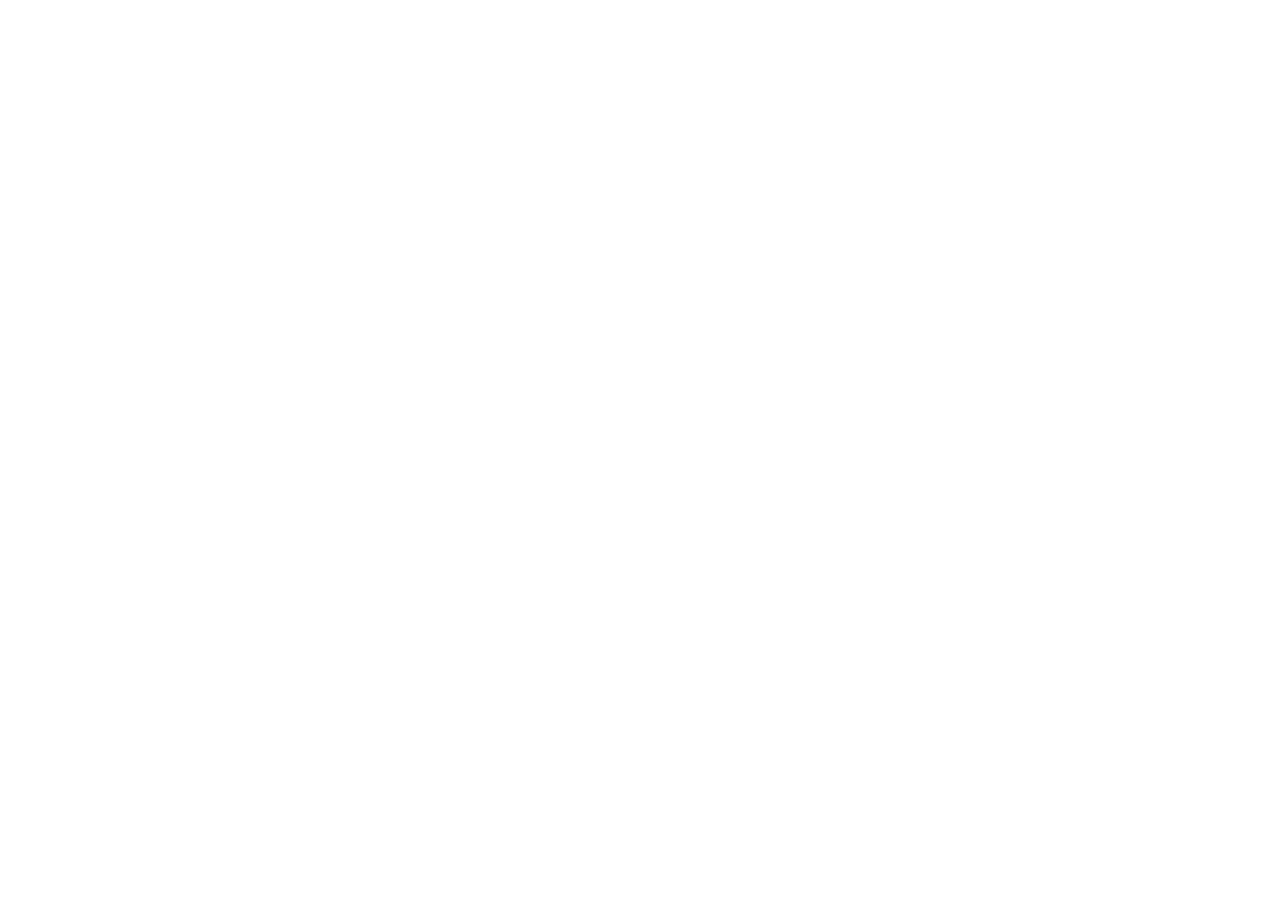
==== pages/signin.html @ f0755333 "init(files): init the project" ====
<!DOCTYPE html>
<html lang="en">
<head>
    <meta charset="UTF-8">
    <meta name="viewport" content="width=device-width, initial-scale=1.0">
    <link rel="stylesheet" href="../styles/signin.css">
    <title>website | signin</title>
</head>
<body>
    
</body>
</html>
---- styles/signin.css ----
/* init style's */
@import url(./base.css);

/* media */
@media only screen and (max-width: 1400px) {
    .container {
        max-width: 125rem;
    }
}

@media only screen and (max-width: 1200px) {
    .container {
        max-width: 96rem;
    }
}

@media only screen and (max-width: 992px) {
    .container {
        max-width: 72rem;
    }
}

@media only screen and (max-width: 768px) {
    .container {
        max-width: 54rem;
    }
}

@media only screen and (max-width: 576px) {
    .container {
        max-width: 100%;
    }
}
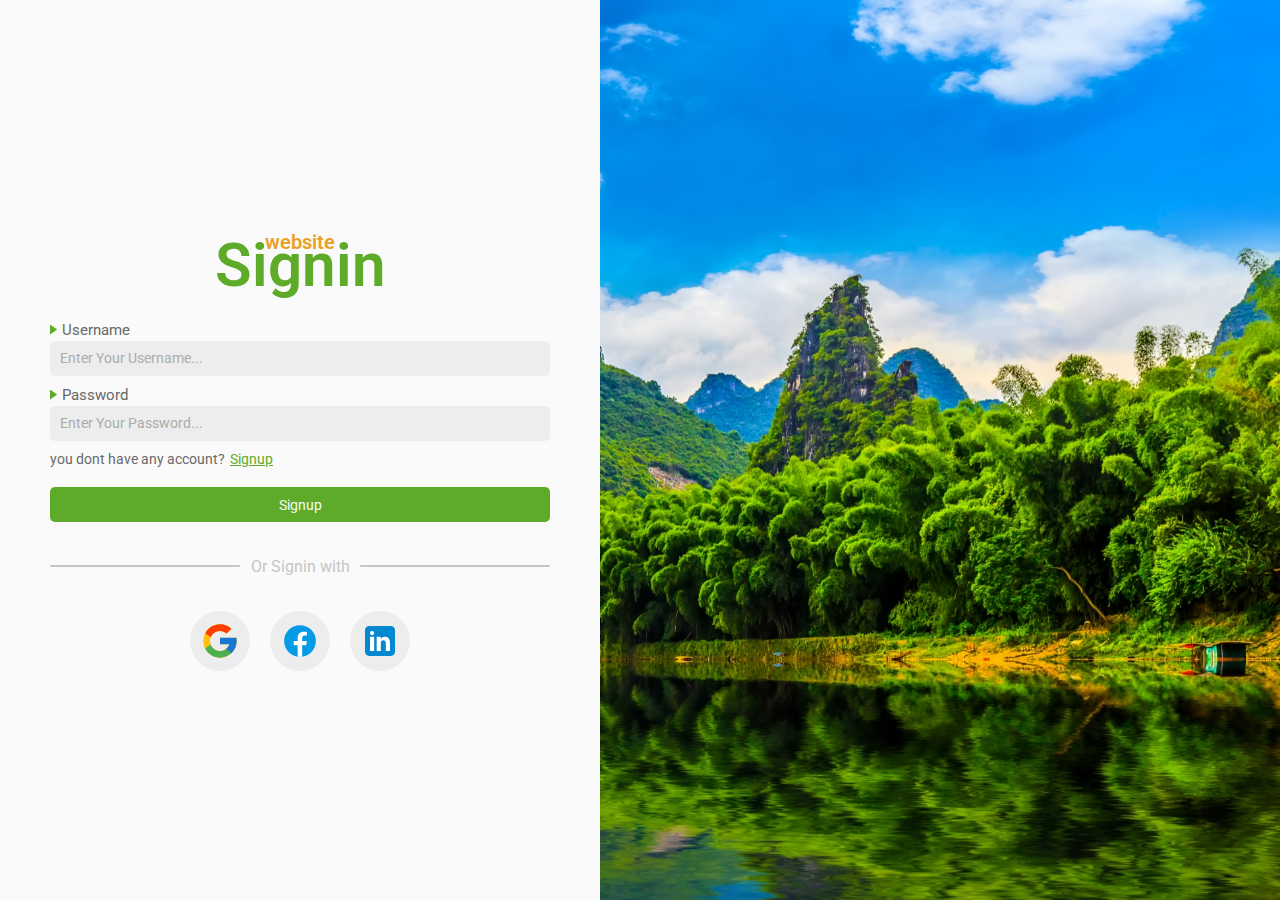
==== commit f32e6ad4: "feat(signin): signin page created" ====
--- a/pages/signin.html
+++ b/pages/signin.html
@@ -8,5 +8,47 @@
 </head>
 <body>
     
+    <div class="form-wrapper">
+
+        <div>
+            <h1 class="title" title-text="website">Signin</h1>
+
+        <form class="form" action="signin-result.php" method="post">
+
+            <label for="username">Username</label>
+            <input type="text" id="username" name="txtUsername" placeholder="Enter Your Username...">
+
+            <label for="password">Password</label>
+            <input type="password" id="password" name="txtPassword" placeholder="Enter Your Password...">
+
+            <div class="que">
+                <p class="que__text">you dont have any account?</p>
+                <a href="signup.html" class="que__answer">Signup</a>
+            </div>
+
+            <input type="submit" value="Signup">
+        </form>
+            <span class="signin-sep">Or Signin with</span>
+
+            <ul class="signin-options">
+                <li class="signin-option">
+                    <svg xmlns="http://www.w3.org/2000/svg" x="0px" y="0px" width="100" height="100" viewBox="0 0 48 48" class="svg">
+                        <path fill="#FFC107" d="M43.611,20.083H42V20H24v8h11.303c-1.649,4.657-6.08,8-11.303,8c-6.627,0-12-5.373-12-12c0-6.627,5.373-12,12-12c3.059,0,5.842,1.154,7.961,3.039l5.657-5.657C34.046,6.053,29.268,4,24,4C12.955,4,4,12.955,4,24c0,11.045,8.955,20,20,20c11.045,0,20-8.955,20-20C44,22.659,43.862,21.35,43.611,20.083z"></path><path fill="#FF3D00" d="M6.306,14.691l6.571,4.819C14.655,15.108,18.961,12,24,12c3.059,0,5.842,1.154,7.961,3.039l5.657-5.657C34.046,6.053,29.268,4,24,4C16.318,4,9.656,8.337,6.306,14.691z"></path><path fill="#4CAF50" d="M24,44c5.166,0,9.86-1.977,13.409-5.192l-6.19-5.238C29.211,35.091,26.715,36,24,36c-5.202,0-9.619-3.317-11.283-7.946l-6.522,5.025C9.505,39.556,16.227,44,24,44z"></path><path fill="#1976D2" d="M43.611,20.083H42V20H24v8h11.303c-0.792,2.237-2.231,4.166-4.087,5.571c0.001-0.001,0.002-0.001,0.003-0.002l6.19,5.238C36.971,39.205,44,34,44,24C44,22.659,43.862,21.35,43.611,20.083z"></path>
+                    </svg>
+                </li>
+                <li class="signin-option">
+                    <svg xmlns="http://www.w3.org/2000/svg" x="0px" y="0px" width="100" height="100" viewBox="0 0 48 48" class="svg">
+                        <path fill="#039be5" d="M24 5A19 19 0 1 0 24 43A19 19 0 1 0 24 5Z"></path><path fill="#fff" d="M26.572,29.036h4.917l0.772-4.995h-5.69v-2.73c0-2.075,0.678-3.915,2.619-3.915h3.119v-4.359c-0.548-0.074-1.707-0.236-3.897-0.236c-4.573,0-7.254,2.415-7.254,7.917v3.323h-4.701v4.995h4.701v13.729C22.089,42.905,23.032,43,24,43c0.875,0,1.729-0.08,2.572-0.194V29.036z"></path>
+                    </svg>
+                </li>
+                <li class="signin-option">
+                    <svg xmlns="http://www.w3.org/2000/svg" x="0px" y="0px" width="100" height="100" viewBox="0 0 48 48" class="svg">
+                        <path fill="#0288D1" d="M42,37c0,2.762-2.238,5-5,5H11c-2.761,0-5-2.238-5-5V11c0-2.762,2.239-5,5-5h26c2.762,0,5,2.238,5,5V37z"></path><path fill="#FFF" d="M12 19H17V36H12zM14.485 17h-.028C12.965 17 12 15.888 12 14.499 12 13.08 12.995 12 14.514 12c1.521 0 2.458 1.08 2.486 2.499C17 15.887 16.035 17 14.485 17zM36 36h-5v-9.099c0-2.198-1.225-3.698-3.192-3.698-1.501 0-2.313 1.012-2.707 1.99C24.957 25.543 25 26.511 25 27v9h-5V19h5v2.616C25.721 20.5 26.85 19 29.738 19c3.578 0 6.261 2.25 6.261 7.274L36 36 36 36z"></path>
+                    </svg>
+                </li>
+            </ul>
+        </div>
+    </div>
+
 </body>
 </html>--- a/styles/signin.css
+++ b/styles/signin.css
@@ -1,6 +1,183 @@
 /* init style's */
 @import url(./base.css);
 
+/* app style */
+
+body {
+    height: 100vh;
+    display: flex;
+    justify-content: left;
+    overflow: hidden;
+    background-position: center;
+    background-repeat: no-repeat;
+    background-size: cover;
+    background-image: url(../images/background.jpg);
+}
+
+.title {
+    font-size: 6rem;
+    font-weight: 600;
+    position: relative;
+    text-align: center;
+    color: var(--primary-clr);
+    margin-bottom: 2rem;
+}
+
+.title::after {
+    content: attr(title-text);
+    position: absolute;
+    width: fit-content;
+    font-size: 2rem;
+    color: var(--secondary-clr);
+    left: 0;
+    right: 0;
+    top: 0;
+    margin: 0 auto;
+}
+
+label {
+    display: block;
+    color: dimgray;
+    margin-top: 1rem;
+    margin-bottom: .2rem;
+    font-size: 1.5rem;
+    position: relative;
+    margin-left: 1.2rem;
+}
+
+label::before {
+    content: '';
+    width: 1rem;
+    height: 1rem;
+    top: 0;
+    bottom: 0;
+    left: -1.2rem;
+    margin: auto 0;
+    position: absolute;
+    background-color: var(--primary-clr);
+    clip-path: polygon(72% 50%, 0 0, 0 100%);
+}
+
+input,
+textarea {
+    width: 100%;
+    display: block;
+    border: none;
+    border-radius: .5rem;
+    padding: 1rem;
+    font-size: 1.4rem;
+    font-family: "Roboto", sans-serif;
+    background-color: var(--input-clr);
+}
+
+input:focus,
+textarea:focus {
+    outline-color: var(--primary-clr);
+}
+
+input::placeholder,
+textarea::placeholder {
+    color: #ababab;
+}
+
+textarea {
+    height: 10rem;
+    resize: none;
+}
+
+input {
+    height: 3.5rem;
+}
+
+.form-wrapper {
+    display: flex;
+    justify-content: center;
+    flex-direction: column;
+    flex-basis: 60rem;
+    padding: 2rem 5rem;
+    height: 100%;
+    background-color: var(--light-clr);
+}
+
+input[type="submit"] {
+    cursor: pointer;
+    margin-top: 2rem;
+    color: var(--light-clr);
+    background-color: var(--primary-clr);
+}
+
+form {
+    width: 100%;
+    height: fit-content;
+}
+
+.que {
+    color: dimgray;
+    display: flex;
+    font-size: 1.4rem;
+    margin: 1rem 0;
+}
+
+.que__answer {
+    margin-left: .5rem;
+    color: var(--primary-clr);
+}
+
+.signin-sep {
+    color: #c5c5c5;
+    margin: 3rem 0;
+    padding: .5rem;
+    display: block;
+    text-align: center;
+    position: relative;
+}
+
+.signin-sep::after {
+    content: '';
+    position: absolute;
+    width: 19rem;
+    height: .2rem;
+    border-radius: 1rem;
+    left: 0;
+    top: 0;
+    bottom: 0;
+    margin: auto 0;
+    background-color: #c5c5c5;
+}
+.signin-sep::before {
+    content: '';
+    position: absolute;
+    width: 19rem;
+    height: .2rem;
+    border-radius: 1rem;
+    right: 0;
+    top: 0;
+    bottom: 0;
+    margin: auto 0;
+    background-color: #c5c5c5;
+}
+
+.signin-options {
+    display: flex;
+    list-style: none;
+    justify-content: center;
+    align-items: center;
+}
+
+.signin-option {
+    width: 6rem;
+    height: 6rem;
+    padding: 1rem;
+    margin: 0 1rem;
+    border-radius: 100%;
+    background-color: var(--input-clr);
+}
+
+.svg {
+    width: 100%;
+    height: 100%;
+}
+
 /* media */
 @media only screen and (max-width: 1400px) {
     .container {
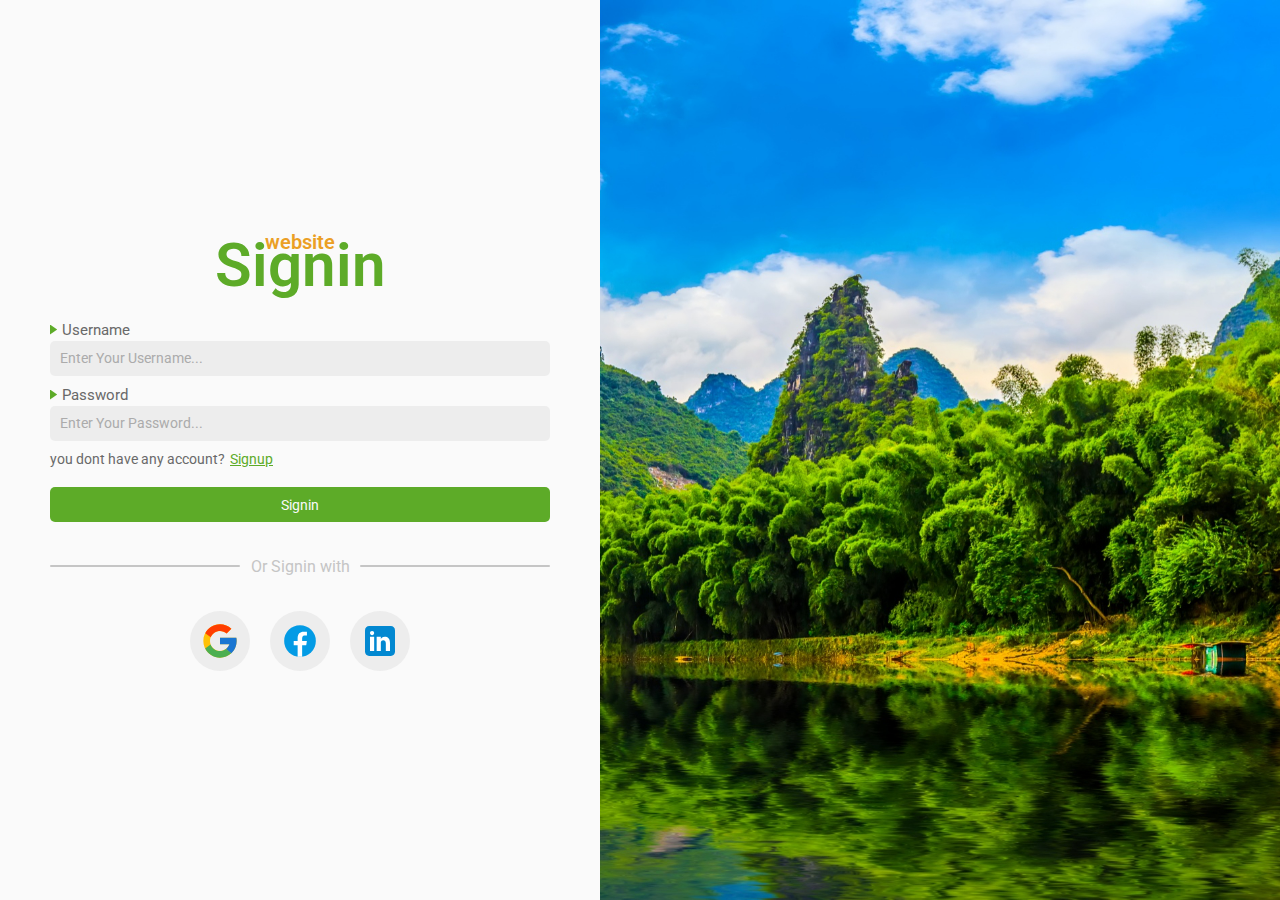
==== commit 327f5850: "final(fix some bugs): added the end commit" ====
--- a/pages/signin.html
+++ b/pages/signin.html
@@ -26,7 +26,7 @@
                 <a href="signup.html" class="que__answer">Signup</a>
             </div>
 
-            <input type="submit" value="Signup">
+            <input type="submit" value="Signin">
         </form>
             <span class="signin-sep">Or Signin with</span>
 
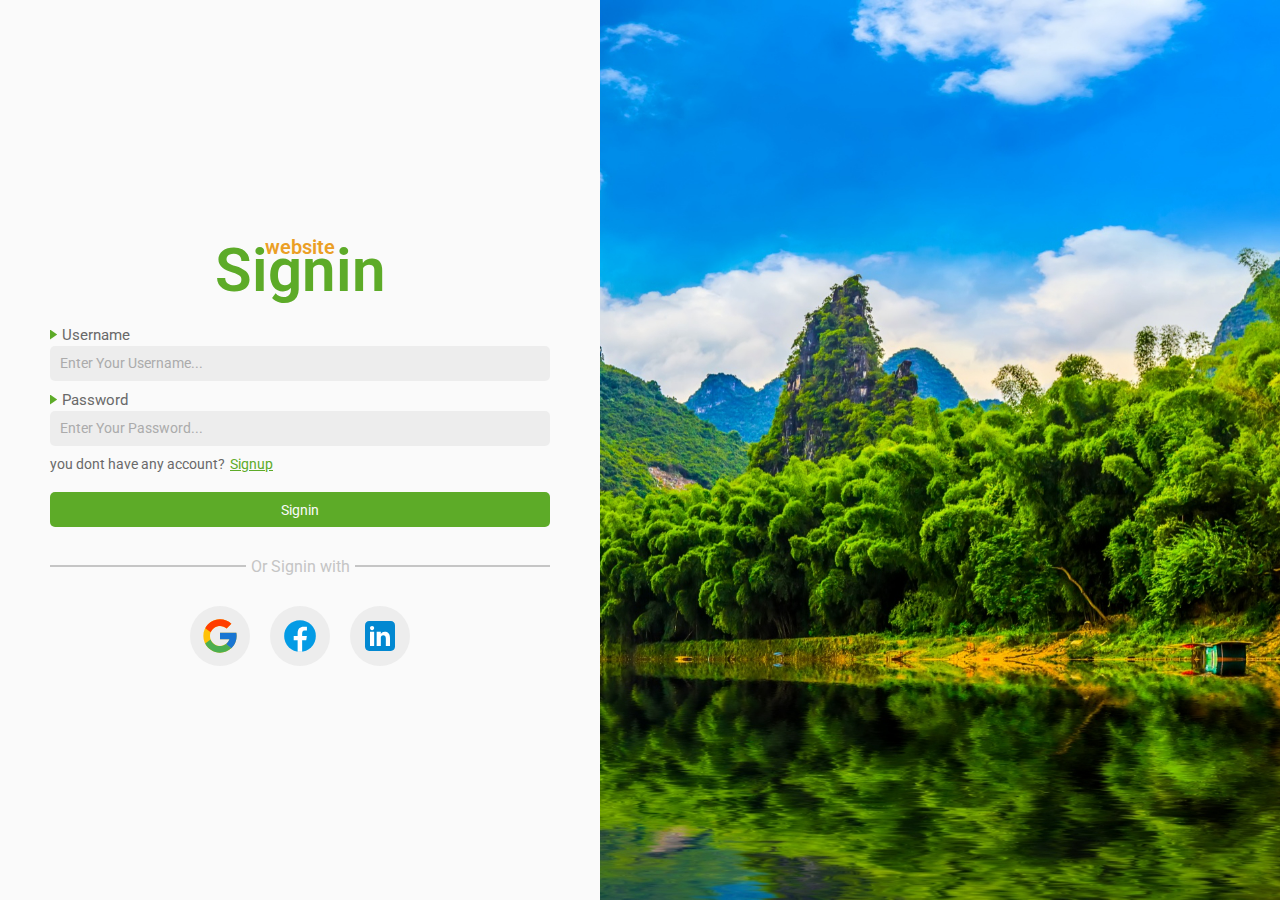
==== commit 7c0a9a83: "fix(signin): fix the signin page in mobile size" ====
--- a/pages/signin.html
+++ b/pages/signin.html
@@ -28,7 +28,10 @@
 
             <input type="submit" value="Signin">
         </form>
-            <span class="signin-sep">Or Signin with</span>
+            <div class="signin-sep">
+                <span class="signin-sep__line"></span>
+                <span class="signin-sep__text">Or Signin with</span>
+            </div>
 
             <ul class="signin-options">
                 <li class="signin-option">
--- a/styles/signin.css
+++ b/styles/signin.css
@@ -125,35 +125,28 @@
 
 .signin-sep {
     color: #c5c5c5;
+    text-align: center;
+    position: relative;
+    padding: 3rem 0;
+}
+
+.signin-sep__text {
     margin: 3rem 0;
     padding: .5rem;
-    display: block;
-    text-align: center;
-    position: relative;
-}
-
-.signin-sep::after {
-    content: '';
-    position: absolute;
-    width: 19rem;
+    position: relative;
+    z-index: 10;
+    background-color: #fafafa;
+}
+
+.signin-sep__line {
+    width: 100%;
     height: .2rem;
-    border-radius: 1rem;
     left: 0;
     top: 0;
     bottom: 0;
+    z-index: 1;
     margin: auto 0;
-    background-color: #c5c5c5;
-}
-.signin-sep::before {
-    content: '';
     position: absolute;
-    width: 19rem;
-    height: .2rem;
-    border-radius: 1rem;
-    right: 0;
-    top: 0;
-    bottom: 0;
-    margin: auto 0;
     background-color: #c5c5c5;
 }
 
